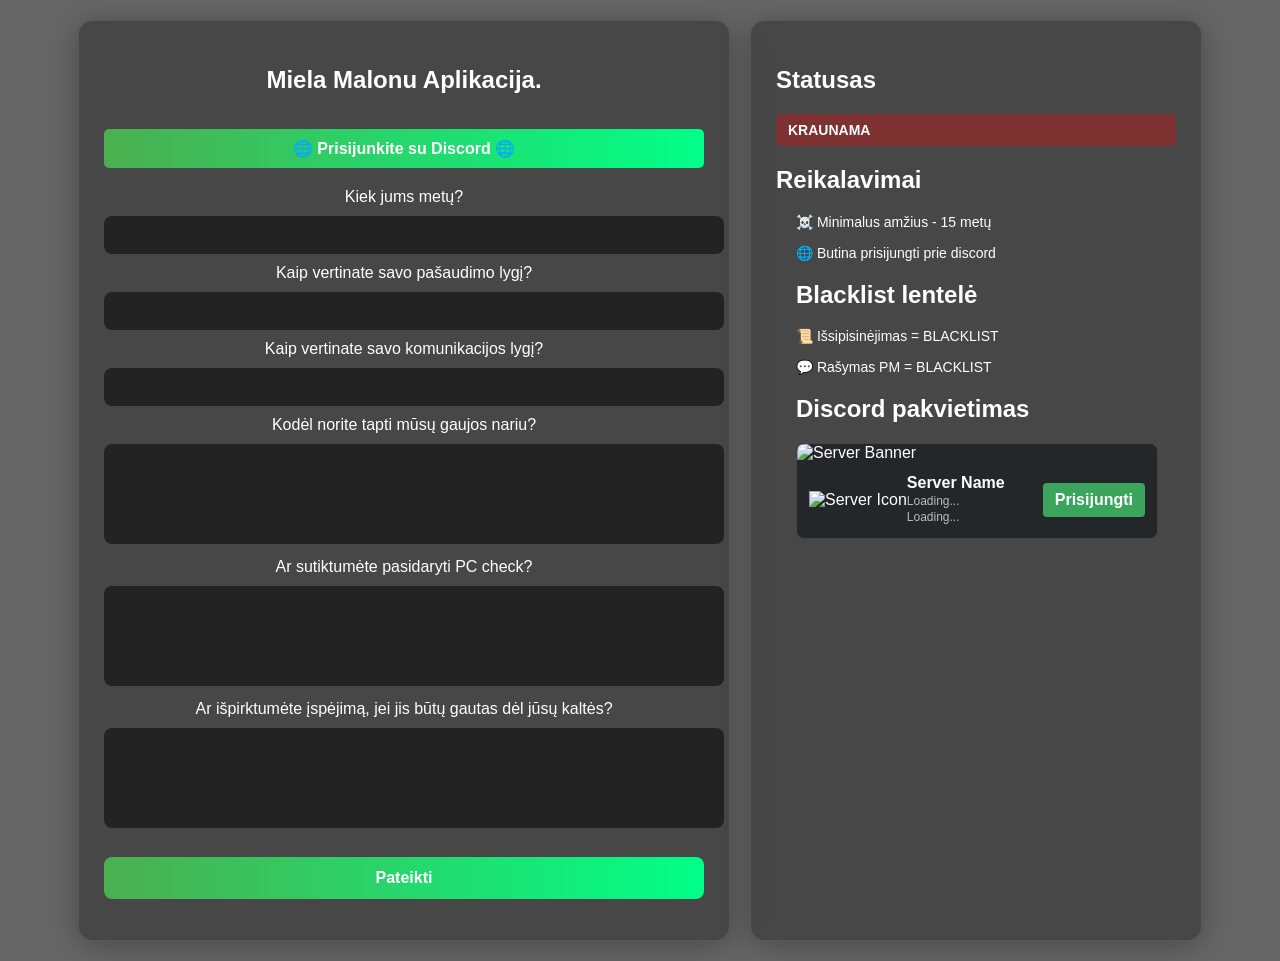
==== index.html @ 27440bfc "Update index.html" ====
<!DOCTYPE html>
<html lang="en">
<head>
    <meta charset="UTF-8">
    <meta name="viewport" content="width=device-width, initial-scale=1.0">
<link href="https://discord.com/assets/ginto-nord.css" rel="stylesheet">
<link href="https://discord.com/assets/6c6374bad0b0b6d204d8d6dc4a18d820.woff" rel="preload" as="font">
<link rel="icon" type="image/gif" href="https://i.imgur.com/amma0ov.gif">
<link href="https://discord.com/assets/ginto-nord.css" rel="stylesheet">
    <title>Miela Malonu</title>
    <link rel="stylesheet" href="style.css">
</head>
<body>
    <div class="main-container">
        <!-- Application Form Container -->
        <div class="container">
            <h2>Miela Malonu Aplikacija.</h2>
            
         <div class="discord-auth-container">
    <button id="discord-login">🌐 Prisijunkite su Discord 🌐</button>
    <div id="profile-container" style="display: none;"></div>
</div>
            <form id="applicationForm">

               <label for="username"></label>
                <input type="number" id="username" hidden>

                <label for="age">Kiek jums metų?</label>
                <input type="number" id="age" required>

                <label for="pl">Kaip vertinate savo pašaudimo lygį?</label>
                <input type="number" id="pl" required>

                <label for="kl">Kaip vertinate savo komunikacijos lygį?</label>
                <input type="number" id="kl" required>

                <label for="whyJoin">Kodėl norite tapti mūsų gaujos nariu?</label>
                <textarea id="whyJoin" required></textarea>

                <label for="pc">Ar sutiktumėte pasidaryti PC check?</label>
                <textarea id="pc" required></textarea>

                <label for="isp">Ar išpirktumėte įspėjimą, jei jis būtų gautas dėl jūsų kaltės?</label>
                <textarea id="isp" required></textarea>

                <button type="submit">Pateikti</button>
            </form>
        </div>

      <div class="rules-container">
            <h2>Statusas</h2>
           <p id="statusDisplay" class="status-offline">KRAUNAMA</p>
            <h2>Reikalavimai</h2>
            <ul class="rules-list">
                <li>☠️ Minimalus amžius - 15 metų</li>
               <li>🌐 Butina prisijungti prie discord</li>
                <h2>Blacklist lentelė</h2>
                <li>📜 Išsipisinėjimas = BLACKLIST</li>
                <li>💬 Rašymas PM = BLACKLIST</li>
               
<h2>Discord pakvietimas</h2>
<div class="discord-invite">
    <div class="invite-banner">
        <img id="serverBanner" src="" alt="Server Banner">
    </div>
    <div class="invite-content">
        <img id="serverIcon" src="" alt="Server Icon">
        <div class="server-info">
            <h3 id="serverName">Server Name</h3>
            <p id="memberCount">Loading...</p>
            <p id="onlineCount">Loading...</p>
        </div>
        <a id="inviteLink" href="#" target="_blank" class="join-button">Prisijungti</a>
    </div>   

            </ul>
        </div>

        


    <script src="script.js"></script>
</body>
</html>
---- style.css ----
/* General Styles */
body {
    font-family: 'Poppins', Arial, sans-serif;
    background: rgba(0, 0, 0, 0.6) url('https://cdn.discordapp.com/attachments/1340789491564281917/1340794718526767195/1739740774386.gif?ex=67d3f4a3&is=67d2a323&hm=a402018277dfa0d0d29a1ec1a79fb1e3603d2837edbb129111517ae722866843&');
    background-size: cover;
    background-position: center;
    background-repeat: no-repeat;
    background-attachment: fixed;
    color: white;
    margin: 0;
    padding: 20px;
    display: flex;
    justify-content: center;
    min-height: 100vh;
}

/* Main Layout */
.main-container {
    display: flex;
    gap: 20px;
    justify-content: center;
    max-width: 1200px;
    width: 100%;
}

/* Glassmorphism Containers */
.container, .rules-container {
    background: rgba(40, 40, 40, 0.5);
    backdrop-filter: blur(10px);
    box-shadow: 0 4px 30px rgba(0, 0, 0, 0.3);
    padding: 25px;
    border-radius: 15px;
    border: 1px solid rgba(255, 255, 255, 0.1);
}

/* Application Form Container */
.container {
    width: 600px;
    text-align: center;
}

/* Rules Container */
.rules-container {
    width: 400px;
    color: white;
}

/* Rules List Styling */
.rules-list {
    text-align: left;
    padding: 0 20px;
    list-style-type: none;
}

.rules-list li {
    margin-bottom: 15px;
    font-size: 14px;
    padding-left: 1.5em;
    text-indent: -1.5em;
}

/* Form Elements */
input, textarea, select {
    width: 100%;
    margin: 10px 0;
    padding: 10px;
    border-radius: 8px;
    border: none;
    background: rgba(0, 0, 0, 0.5);
    color: white;
    outline: none;
    font-size: 16px;
    transition: 0.3s ease-in-out;
    resize: none;
}

textarea {
    min-height: 80px;
}

input:focus, textarea:focus, select:focus {
    background: rgba(255, 255, 255, 0.2);
    box-shadow: 0 0 10px rgba(72, 255, 72, 0.6);
}

/* Button Styles */
button {
    background: linear-gradient(90deg, #4CAF50, #00ff88);
    color: white;
    padding: 12px;
    border: none;
    border-radius: 8px;
    cursor: pointer;
    font-size: 16px;
    font-weight: bold;
    transition: all 0.3s ease-in-out;
    width: 100%;
    margin-top: 15px;
}

button:hover {
    background: linear-gradient(90deg, #00ff88, #4CAF50);
    box-shadow: 0 0 15px rgba(0, 255, 136, 0.7);
    transform: scale(1.05);
}

/* Admin Panel (Updated) */
.admin-panel {
    position: fixed;
    top: 20px;
    right: 20px;
    text-align: center;
    z-index: 1000;
    display: flex;
    flex-direction: column; /* Stack buttons vertically */
    align-items: center; /* Center buttons */
    gap: 10px; /* Space between buttons */
    background: rgba(0, 0, 0, 0.6);
    padding: 15px;
    border-radius: 10px;
    box-shadow: 0 4px 10px rgba(0, 0, 0, 0.3);
}

/* Admin Panel Buttons */
.admin-panel button {
    width: 180px; /* Consistent button width */
    padding: 10px;
    font-size: 16px;
    cursor: pointer;
    border: none;
    border-radius: 5px;
    background-color: #333;
    color: white;
    transition: 0.3s;
}

.admin-panel button:hover {
    background-color: #555;
}

/* Status Display */
#statusDisplay {
    padding: 8px 12px;
    border-radius: 5px;
    font-size: 14px;
    background: rgba(255, 0, 0, 0.3);
    font-weight: bold;
    margin-top: 10px;
}

.status-online {
    background: rgba(0, 255, 0, 0.3) !important;
}

.status-offline {
    background: rgba(255, 0, 0, 0.3) !important;
}

/* Responsive Design */
@media (max-width: 768px) {
    .main-container {
        flex-direction: column;
        align-items: center;
    }
    
    .container, .rules-container {
        width: 90%;
        max-width: 600px;
    }

    .admin-panel {
        position: static;
        width: 100%;
        margin-top: 20px;
    }

    .admin-panel button {
        width: 100%;
    }
}

@media (max-width: 400px) {
    .container {
        padding: 20px;
    }
}

.discord-auth-container {
    margin-bottom: 20px;
}

#discord-login {
    background-color: #5865F2;
    color: white;
    border: none;
    padding: 10px 20px;
    font-size: 16px;
    cursor: pointer;
    border-radius: 5px;
}

#discord-login:hover {
    background-color: #4752C4;
}

/* Profile Container - Discord Rich Presence Style */
#profile-container {
    display: flex;
    flex-direction: column;
    align-items: center;
    gap: 12px;
    margin: 20px auto;
    padding: 16px;
    width: 280px;
    background: linear-gradient(145deg, rgba(88, 101, 242, 0.15) 0%, rgba(54, 57, 63, 0.95) 100%);
    border-radius: 8px;
    border: 1px solid rgba(79, 84, 92, 0.6);
    box-shadow: 0 8px 32px rgba(0, 0, 0, 0.3);
    backdrop-filter: blur(12px);
    transition: all 0.3s cubic-bezier(0.4, 0, 0.2, 1);
    position: relative;
    overflow: hidden;
}

/* Status Animation */
@keyframes status-pulse {
    0% { box-shadow: 0 0 0 0 rgba(59, 165, 92, 0.4); }
    70% { box-shadow: 0 0 0 6px rgba(59, 165, 92, 0); }
    100% { box-shadow: 0 0 0 0 rgba(59, 165, 92, 0); }
}

#profile-container::before {
    content: "";
    position: absolute;
    top: 0;
    left: 0;
    width: 100%;
    height: 100%;
    background: linear-gradient(45deg, 
        rgba(88, 101, 242, 0.1) 0%,
        rgba(88, 101, 242, 0.05) 50%,
        rgba(0, 0, 0, 0.1) 100%);
    z-index: -1;
}

/* Avatar with Status Indicator */
#profile-container .avatar-wrapper {
    position: relative;
    width: 80px;
    height: 80px;
    margin-bottom: 8px;
}

#profile-container img {
    width: 100%;
    height: 100%;
    border-radius: 50%;
    border: 3px solid #5865f2;
    transition: transform 0.3s ease;
}

/* Status Dot */
#profile-container .status-dot {
    position: absolute;
    bottom: 4px;
    right: 4px;
    width: 16px;
    height: 16px;
    border-radius: 50%;
    border: 3px solid #18191c;
    background: #3ba55c;
    animation: status-pulse 2s infinite;
}

/* User Info Section */
#profile-container .user-info {
    text-align: center;
    width: 100%;
}

#profile-container .username {
    color: #fff;
    font-family: 'Ginto Nord', 'Whitney', sans-serif;
    font-size: 16px;
    font-weight: 600;
    margin: 0 0 4px 0;
    text-overflow: ellipsis;
    overflow: hidden;
    white-space: nowrap;
}

#profile-container .activity {
    color: #b9bbbe;
    font-size: 12px;
    font-weight: 400;
    margin: 0;
    display: flex;
    align-items: center;
    justify-content: center;
    gap: 4px;
}

/* Logout Button */
#profile-container button {
    background: #ed4245;
    color: white;
    border: none;
    padding: 8px 16px;
    border-radius: 4px;
    font-family: 'Whitney', sans-serif;
    font-weight: 500;
    cursor: pointer;
    transition: all 0.2s ease;
    width: auto;
    display: flex;
    align-items: center;
    gap: 8px;
    margin-top: 12px;
}

#profile-container button:hover {
    background: #ff4b4e;
    transform: translateY(-1px);
    box-shadow: 0 4px 12px rgba(237, 66, 69, 0.3);
}

#profile-container button::before {
    content: "🚪";
    filter: brightness(1.2);
}

/* Hover Effects */
#profile-container:hover {
    transform: translateY(-2px);
    box-shadow: 0 12px 24px rgba(0, 0, 0, 0.3);
}

#profile-container:hover img {
    transform: rotate(-5deg) scale(1.05);
}

/* Mobile Responsive */
@media (max-width: 480px) {
    #profile-container {
        width: 90%;
        padding: 12px;
    }
    
    #profile-container .username {
        font-size: 14px;
    }
    
    #profile-container button {
        padding: 6px 12px;
        font-size: 12px;
    }
}

/* Platform Indicator */
.platform-indicator {
    position: absolute;
    top: 8px;
    right: 8px;
    color: #b9bbbe;
    font-size: 12px;
    display: flex;
    align-items: center;
    gap: 4px;
}

.platform-indicator::before {
    content: "🖥️"; /* Change to 📱 for mobile */
}

.status-dot {
    position: absolute;
    bottom: 4px;
    right: 4px;
    width: 16px;
    height: 16px;
    border-radius: 50%;
    border: 3px solid #18191c;
}

.status-dot.online { background: #3ba55c; }
.status-dot.idle { background: #faa81a; }
.status-dot.dnd { background: #ed4245; }
.status-dot.offline { background: #747f8d; }

.dnd-banner {
    background: #ed4245;
    color: white;
    padding: 2px 8px;
    border-radius: 4px;
    font-size: 0.8em;
    margin-top: 4px;
}}

.gray-box {
    background: #2b2d31; /* Discord-like dark theme */
    padding: 20px;
    border-radius: 8px;
    color: white;
    font-family: Arial, sans-serif;
    width: 400px;
}

/* Discord Invite Container */
.discord-invite {
    width: 100%;
    background: #23272a;
    border-radius: 8px;
    overflow: hidden;
    border: 1px solid #40444b;
}

/* Banner */
.invite-banner img {
    width: 100%;
    height: 80px;
    object-fit: cover;
    background: #23272a;
}

/* Invite Content */
.invite-content {
    display: flex;
    align-items: center;
    padding: 12px;
}

/* Server Icon */
.server-icon {
    width: 48px;
    height: 48px;
    border-radius: 50%;
    margin-right: 12px;
    background: #23272a;
}

/* Server Info */
.server-info {
    flex-grow: 1;
}

.server-info h3 {
    margin: 0;
    font-size: 16px;
    font-weight: bold;
}

.server-info p {
    margin: 2px 0;
    font-size: 12px;
    color: #b9bbbe;
}

/* Join Button */
.join-button {
    background: #3ba55d;
    color: white;
    text-decoration: none;
    padding: 8px 12px;
    border-radius: 4px;
    font-weight: bold;
    transition: 0.2s;
}

.join-button:hover {
    background: #2e8b57;
}
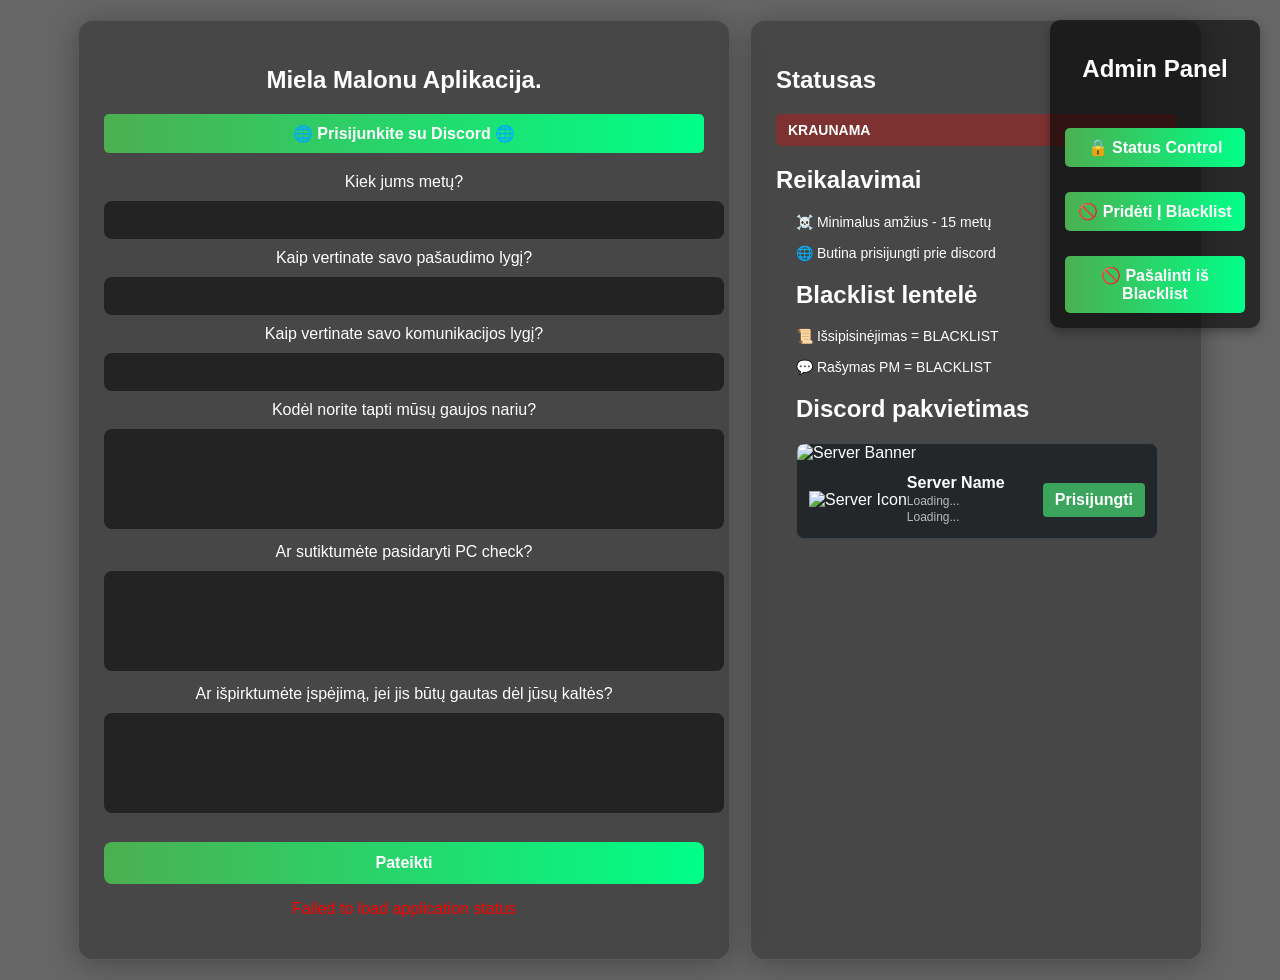
==== commit 1f7bc3e4: "Update index.html" ====
--- a/index.html
+++ b/index.html
@@ -76,7 +76,14 @@
             </ul>
         </div>
 
-        
+        <!-- Admin Panel -->
+        <div class="admin-panel">
+             <h2>Admin Panel</h2>
+            <button id="statusButton">🔒 Status Control</button>
+            <button id="blacklistButton">🚫 Pridėti Į Blacklist</button>
+            <button id="removeButton">🚫 Pašalinti iš Blacklist</button>
+        </div>
+
 
 
     <script src="script.js"></script>
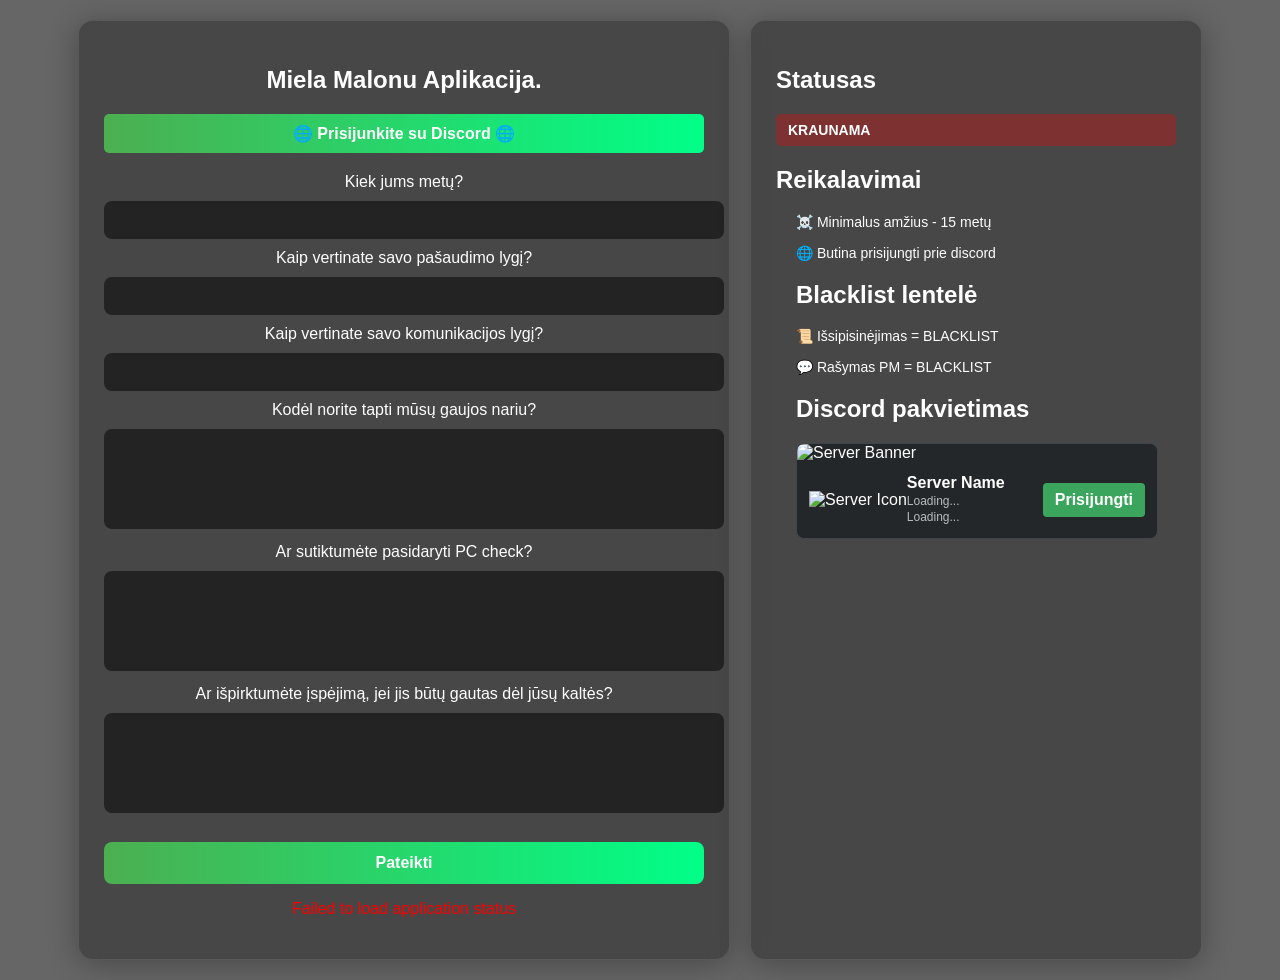
==== commit e685d498: "Update index.html" ====
--- a/index.html
+++ b/index.html
@@ -77,7 +77,7 @@
         </div>
 
         <!-- Admin Panel -->
-        <div class="admin-panel">
+        <div class="admin-panel" style="display: none;">
              <h2>Admin Panel</h2>
             <button id="statusButton">🔒 Status Control</button>
             <button id="blacklistButton">🚫 Pridėti Į Blacklist</button>
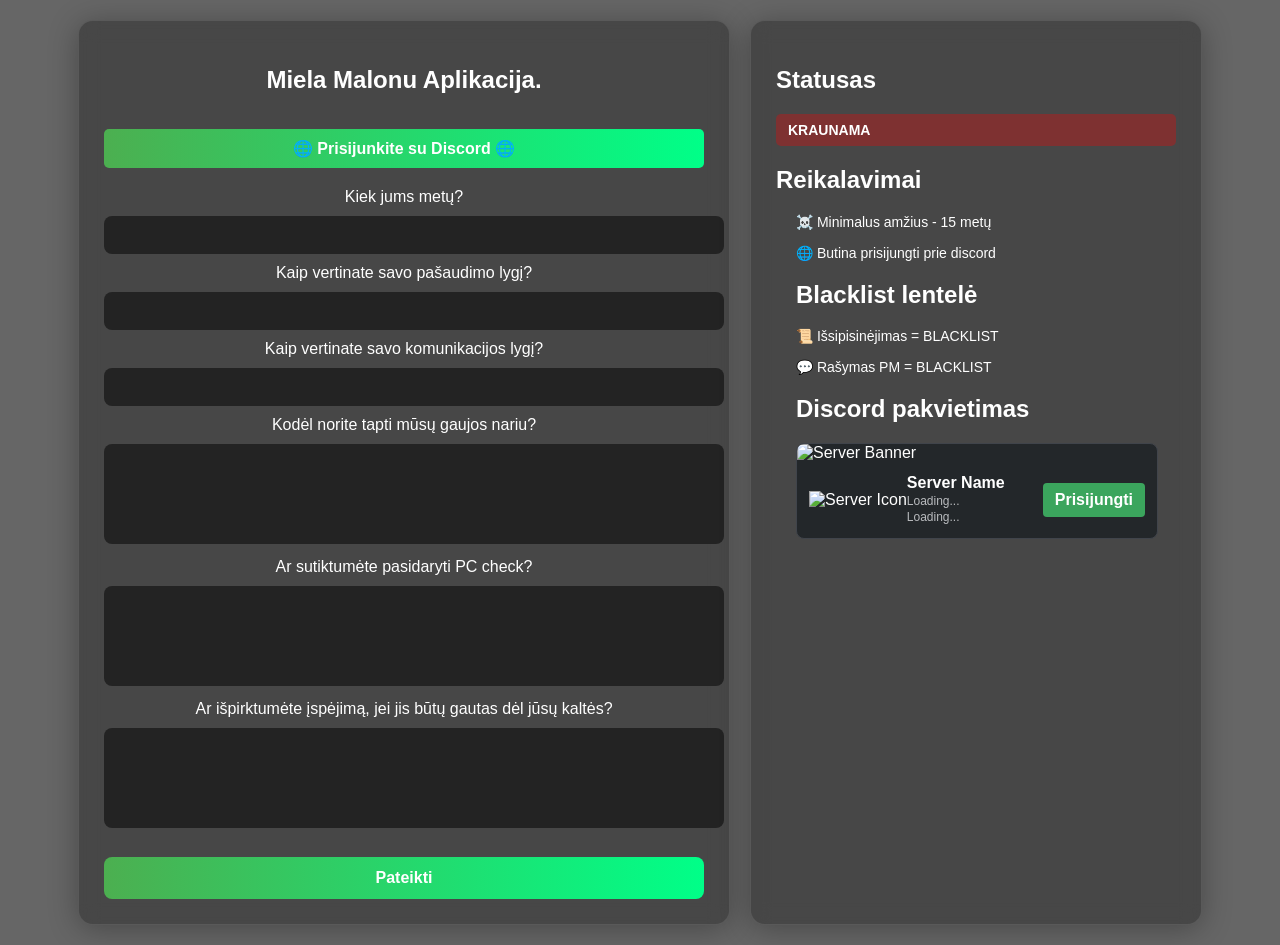
==== commit e20384a4: "Update index.html" ====
--- a/index.html
+++ b/index.html
@@ -87,5 +87,6 @@
 
 
     <script src="script.js"></script>
+<script src="https://cdn.jsdelivr.net/npm/@supabase/supabase-js@2"></script>
 </body>
 </html>
--- a/style.css
+++ b/style.css
@@ -1,7 +1,7 @@
 /* General Styles */
 body {
     font-family: 'Poppins', Arial, sans-serif;
-    background: rgba(0, 0, 0, 0.6) url('https://cdn.discordapp.com/attachments/1340789491564281917/1340794718526767195/1739740774386.gif?ex=67d3f4a3&is=67d2a323&hm=a402018277dfa0d0d29a1ec1a79fb1e3603d2837edbb129111517ae722866843&');
+    background: rgba(0, 0, 0, 0.6) url('https://cdn.discordapp.com/attachments/1340789491564281917/1340794718526767195/1739740774386.gif?ex=67d9e363&is=67d891e3&hm=a82f7b52b6f6ced8af2f558aa9ab846653546a788789efe87227dbb5f04c8438&');
     background-size: cover;
     background-position: center;
     background-repeat: no-repeat;
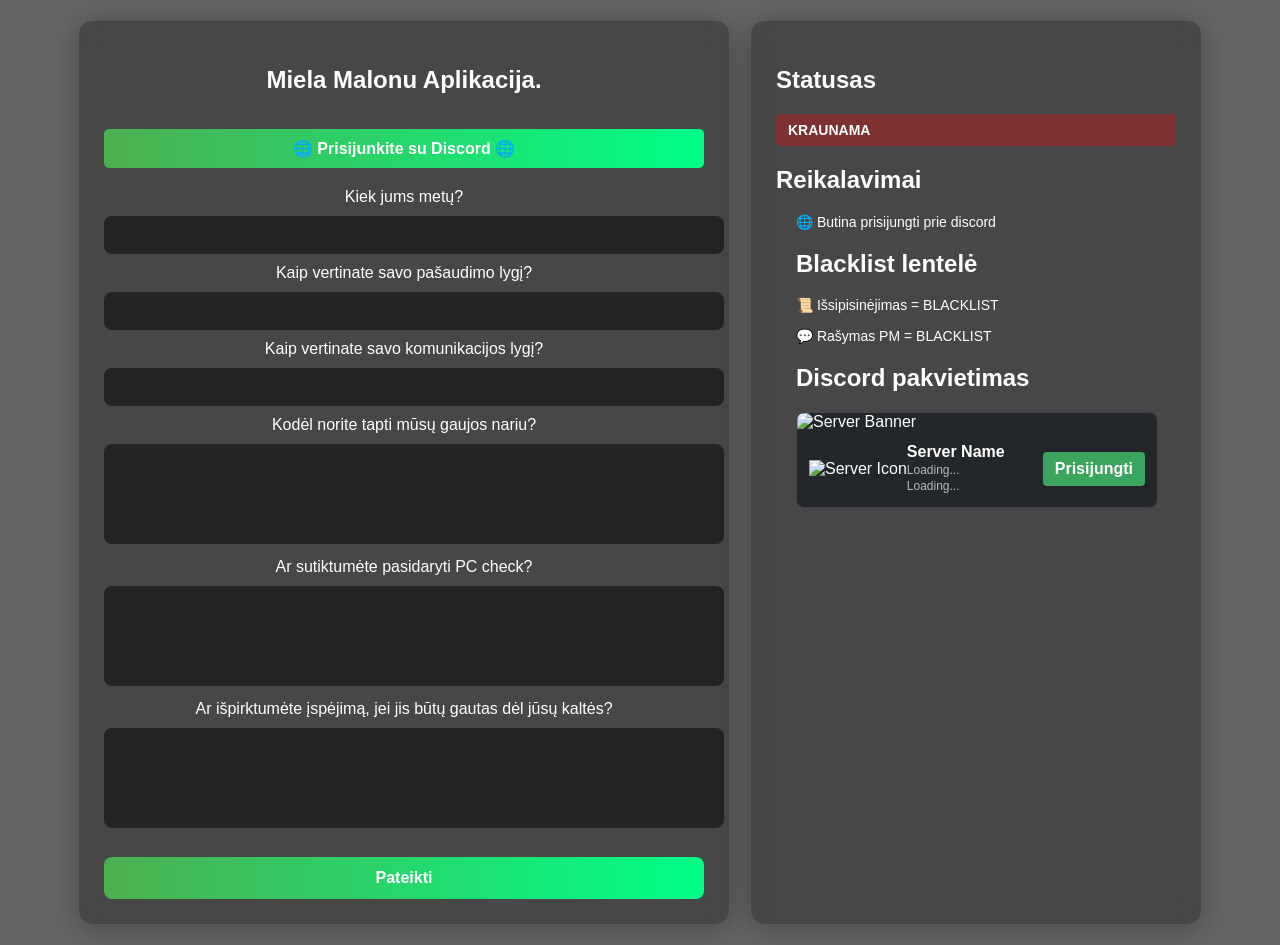
==== commit cf5a9bed: "Update index.html" ====
--- a/index.html
+++ b/index.html
@@ -52,7 +52,6 @@
            <p id="statusDisplay" class="status-offline">KRAUNAMA</p>
             <h2>Reikalavimai</h2>
             <ul class="rules-list">
-                <li>☠️ Minimalus amžius - 15 metų</li>
                <li>🌐 Butina prisijungti prie discord</li>
                 <h2>Blacklist lentelė</h2>
                 <li>📜 Išsipisinėjimas = BLACKLIST</li>
--- a/style.css
+++ b/style.css
@@ -1,7 +1,7 @@
 /* General Styles */
 body {
     font-family: 'Poppins', Arial, sans-serif;
-    background: rgba(0, 0, 0, 0.6) url('https://cdn.discordapp.com/attachments/1340789491564281917/1340794718526767195/1739740774386.gif?ex=67d9e363&is=67d891e3&hm=a82f7b52b6f6ced8af2f558aa9ab846653546a788789efe87227dbb5f04c8438&');
+    background: rgba(0, 0, 0, 0.6) url('https://cdn.discordapp.com/attachments/1340789491564281917/1340794718526767195/1739740774386.gif?ex=67dd2f23&is=67dbdda3&hm=66a3de426457aaf70257cf05f5bb71e3212163346ea4cde9861c5a05c1a8a0ba&');
     background-size: cover;
     background-position: center;
     background-repeat: no-repeat;
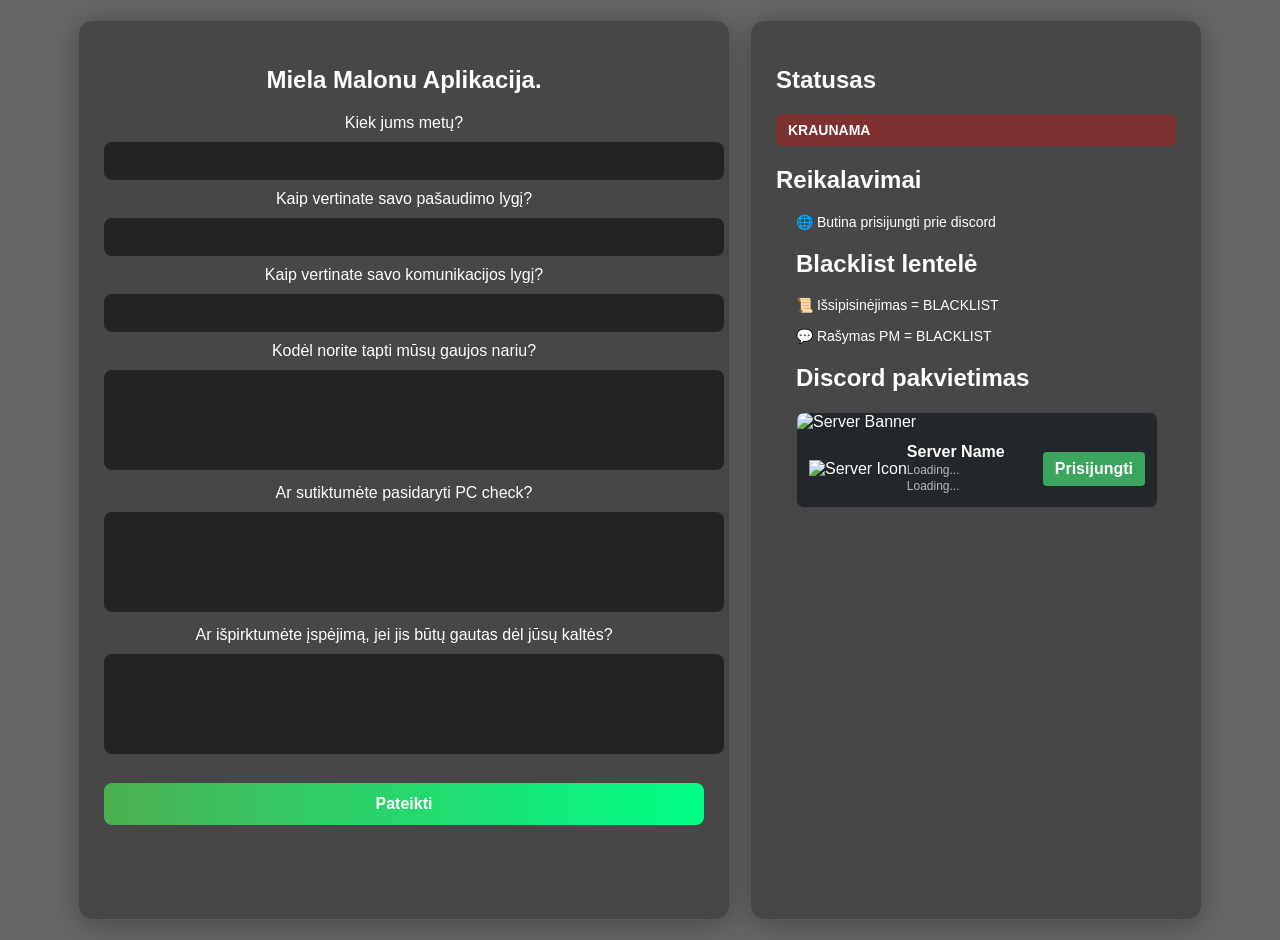
==== commit 32a22a21: "Update index.html" ====
--- a/index.html
+++ b/index.html
@@ -17,7 +17,7 @@
             <h2>Miela Malonu Aplikacija.</h2>
             
          <div class="discord-auth-container">
-    <button id="discord-login">🌐 Prisijunkite su Discord 🌐</button>
+   
     <div id="profile-container" style="display: none;"></div>
 </div>
             <form id="applicationForm">
@@ -43,7 +43,7 @@
                 <label for="isp">Ar išpirktumėte įspėjimą, jei jis būtų gautas dėl jūsų kaltės?</label>
                 <textarea id="isp" required></textarea>
 
-                <button type="submit">Pateikti</button>
+                <button type="submit" id="submitButton">Pateikti</button>
             </form>
         </div>
 
--- a/style.css
+++ b/style.css
@@ -470,3 +470,27 @@
     background: #2e8b57;
 }
 
+.button-loading {
+    position: relative;
+    cursor: not-allowed;
+    opacity: 0.7;
+}
+
+.button-loading::after {
+    content: '';
+    position: absolute;
+    top: 50%;
+    left: 50%;
+    width: 20px;
+    height: 20px;
+    border: 3px solid rgba(255, 255, 255, 0.3);
+    border-top: 3px solid #ffffff;
+    border-radius: 50%;
+    transform: translate(-50%, -50%);
+    animation: spin 1s linear infinite;
+}
+
+@keyframes spin {
+    0% { transform: translate(-50%, -50%) rotate(0deg); }
+    100% { transform: translate(-50%, -50%) rotate(360deg); }
+}
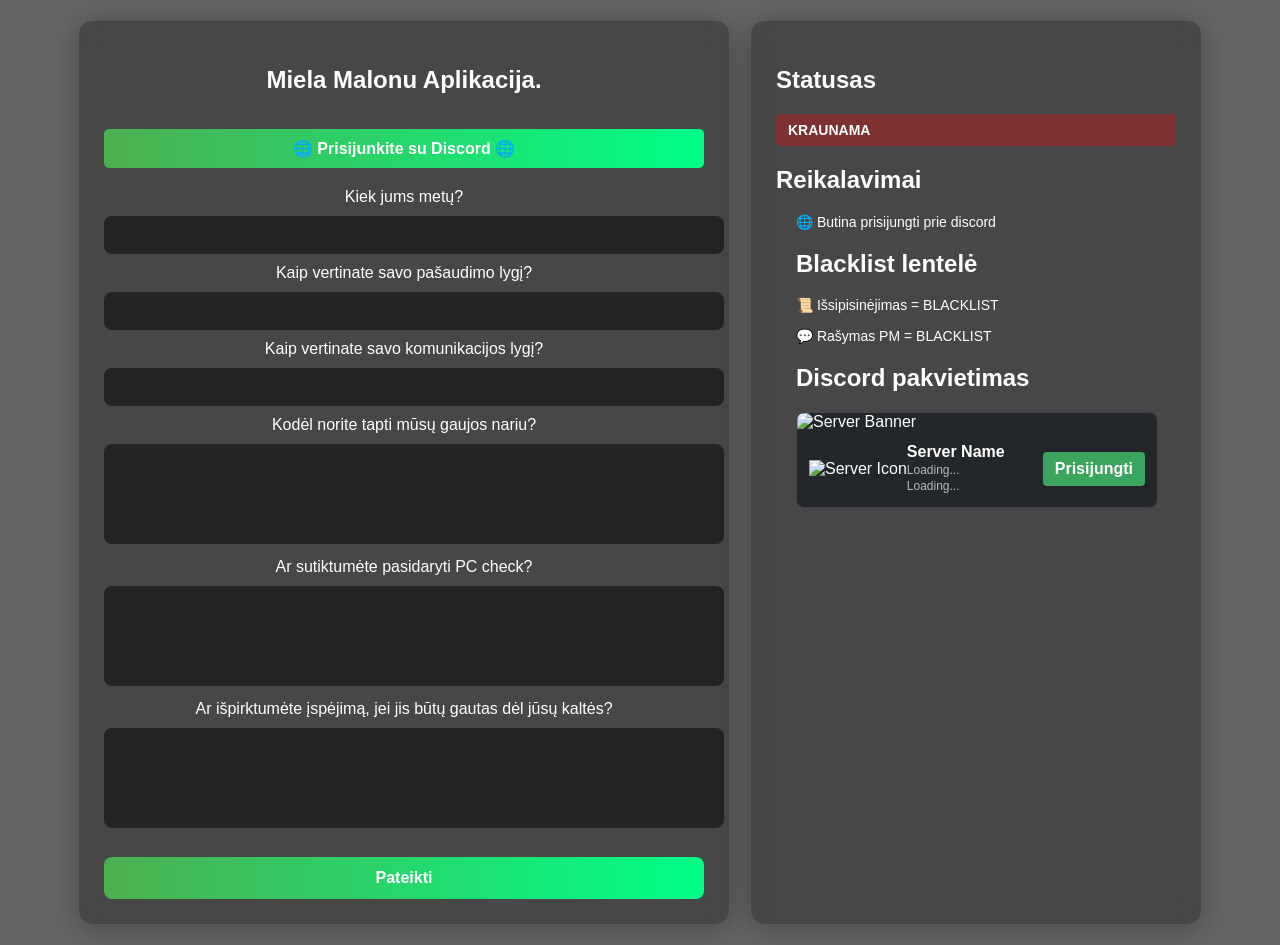
==== commit 2a2e0b05: "Update index.html" ====
--- a/index.html
+++ b/index.html
@@ -17,7 +17,7 @@
             <h2>Miela Malonu Aplikacija.</h2>
             
          <div class="discord-auth-container">
-   
+    <button id="discord-login">🌐 Prisijunkite su Discord 🌐</button>
     <div id="profile-container" style="display: none;"></div>
 </div>
             <form id="applicationForm">
